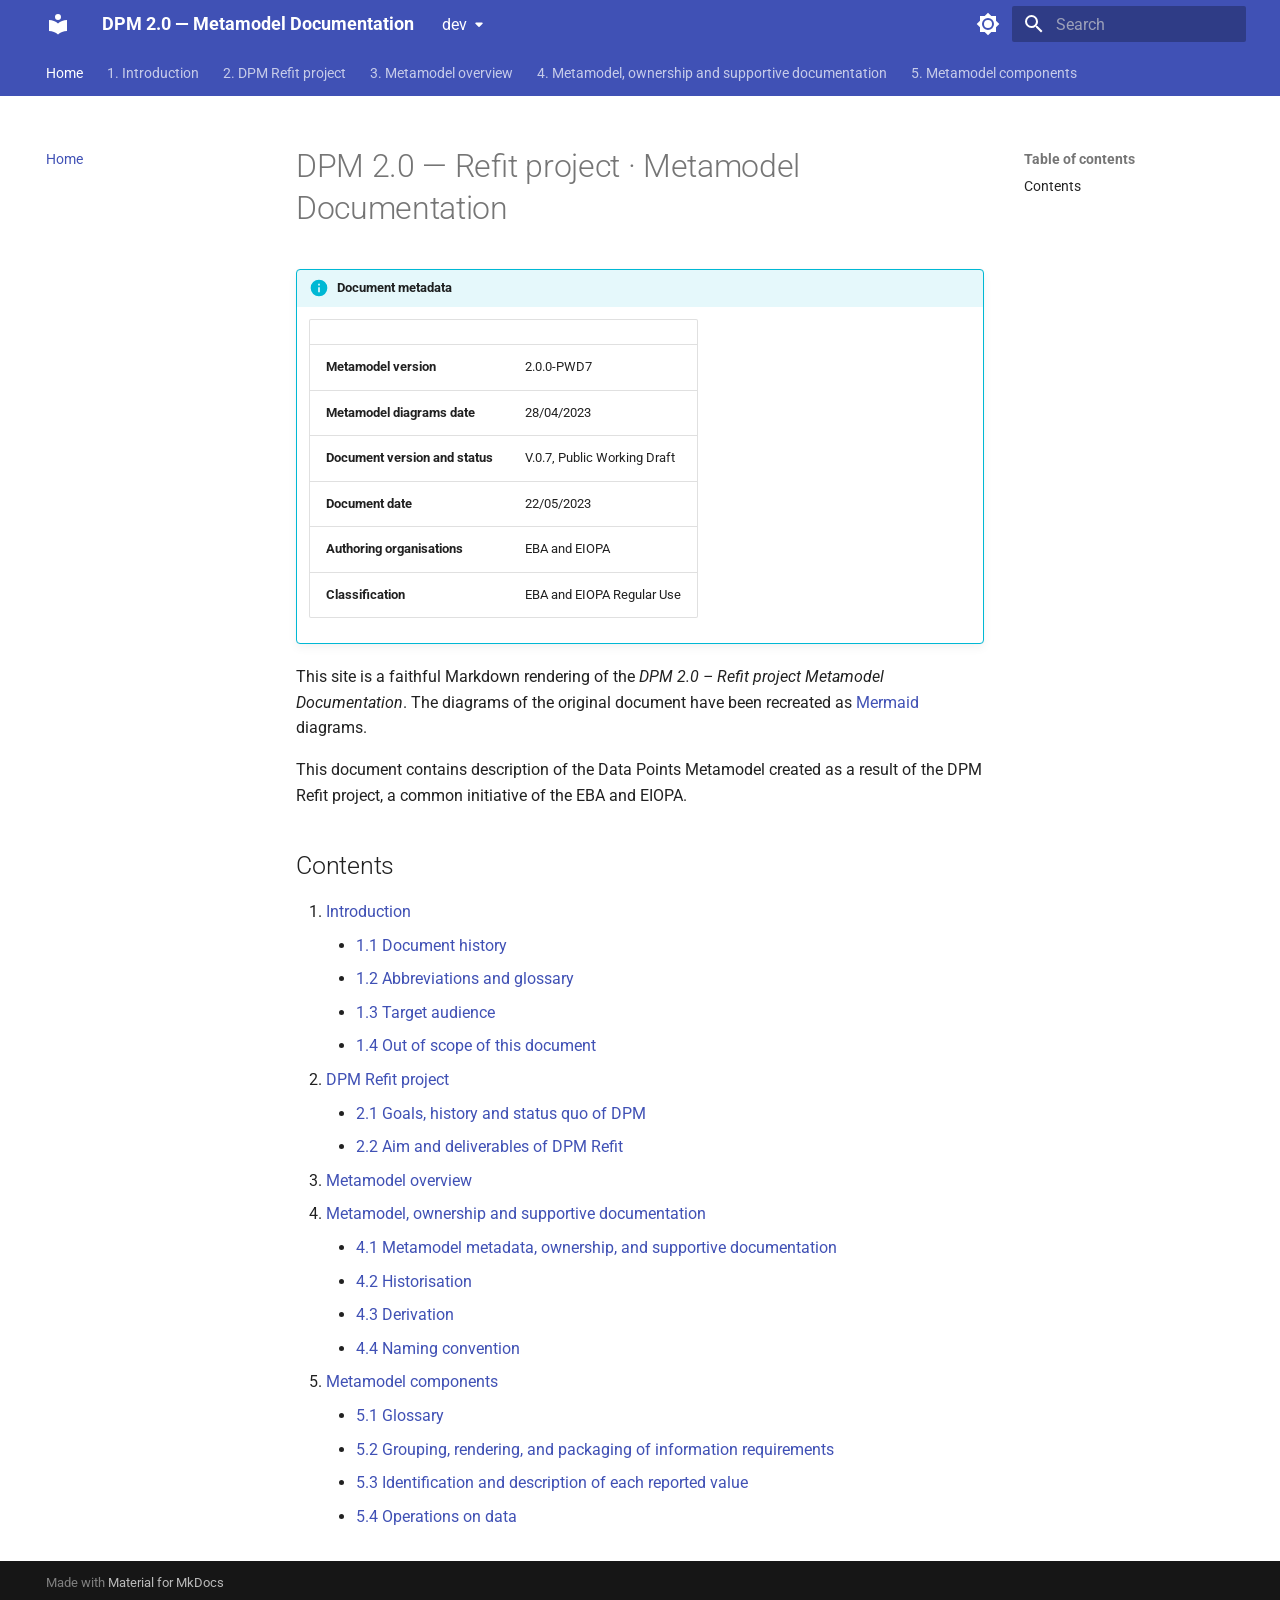
==== index.html @ 7ec85f7e "Set default version to dev with mike 2.2.0" ====
<!DOCTYPE html>
<html>
<head>
  <meta charset="utf-8">
  <title>Redirecting</title>
  <noscript>
    <meta http-equiv="refresh" content="1; url=dev/" />
  </noscript>
  <script>
    window.location.replace(
      "dev/" + window.location.search + window.location.hash
    );
  </script>
</head>
<body>
  Redirecting to <a href="dev/">dev/</a>...
</body>
</html>
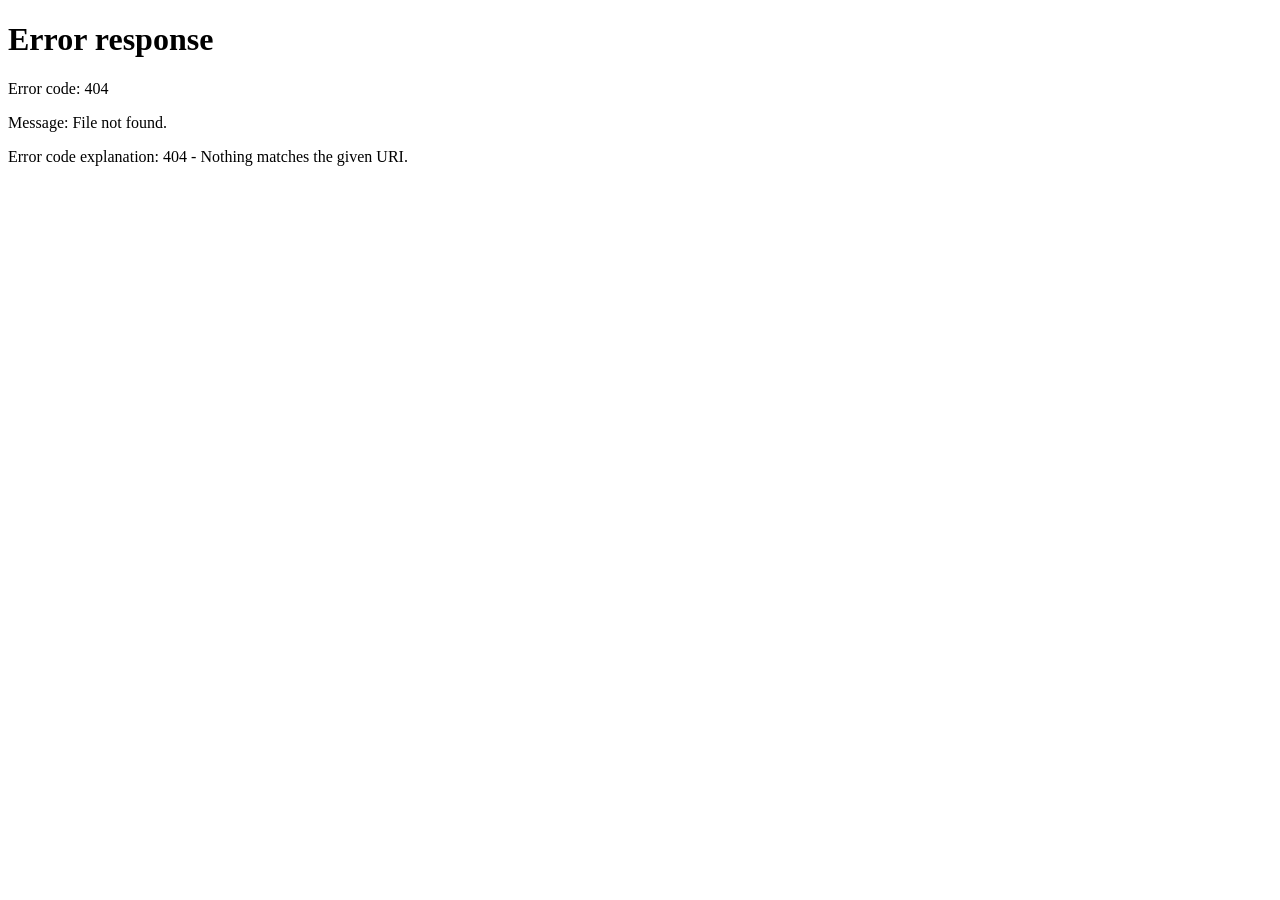
==== commit f4dccbba: "Set default version to latest with mike 2.2.0" ====
--- a/index.html
+++ b/index.html
@@ -4,15 +4,15 @@
   <meta charset="utf-8">
   <title>Redirecting</title>
   <noscript>
-    <meta http-equiv="refresh" content="1; url=dev/" />
+    <meta http-equiv="refresh" content="1; url=latest/" />
   </noscript>
   <script>
     window.location.replace(
-      "dev/" + window.location.search + window.location.hash
+      "latest/" + window.location.search + window.location.hash
     );
   </script>
 </head>
 <body>
-  Redirecting to <a href="dev/">dev/</a>...
+  Redirecting to <a href="latest/">latest/</a>...
 </body>
 </html>
